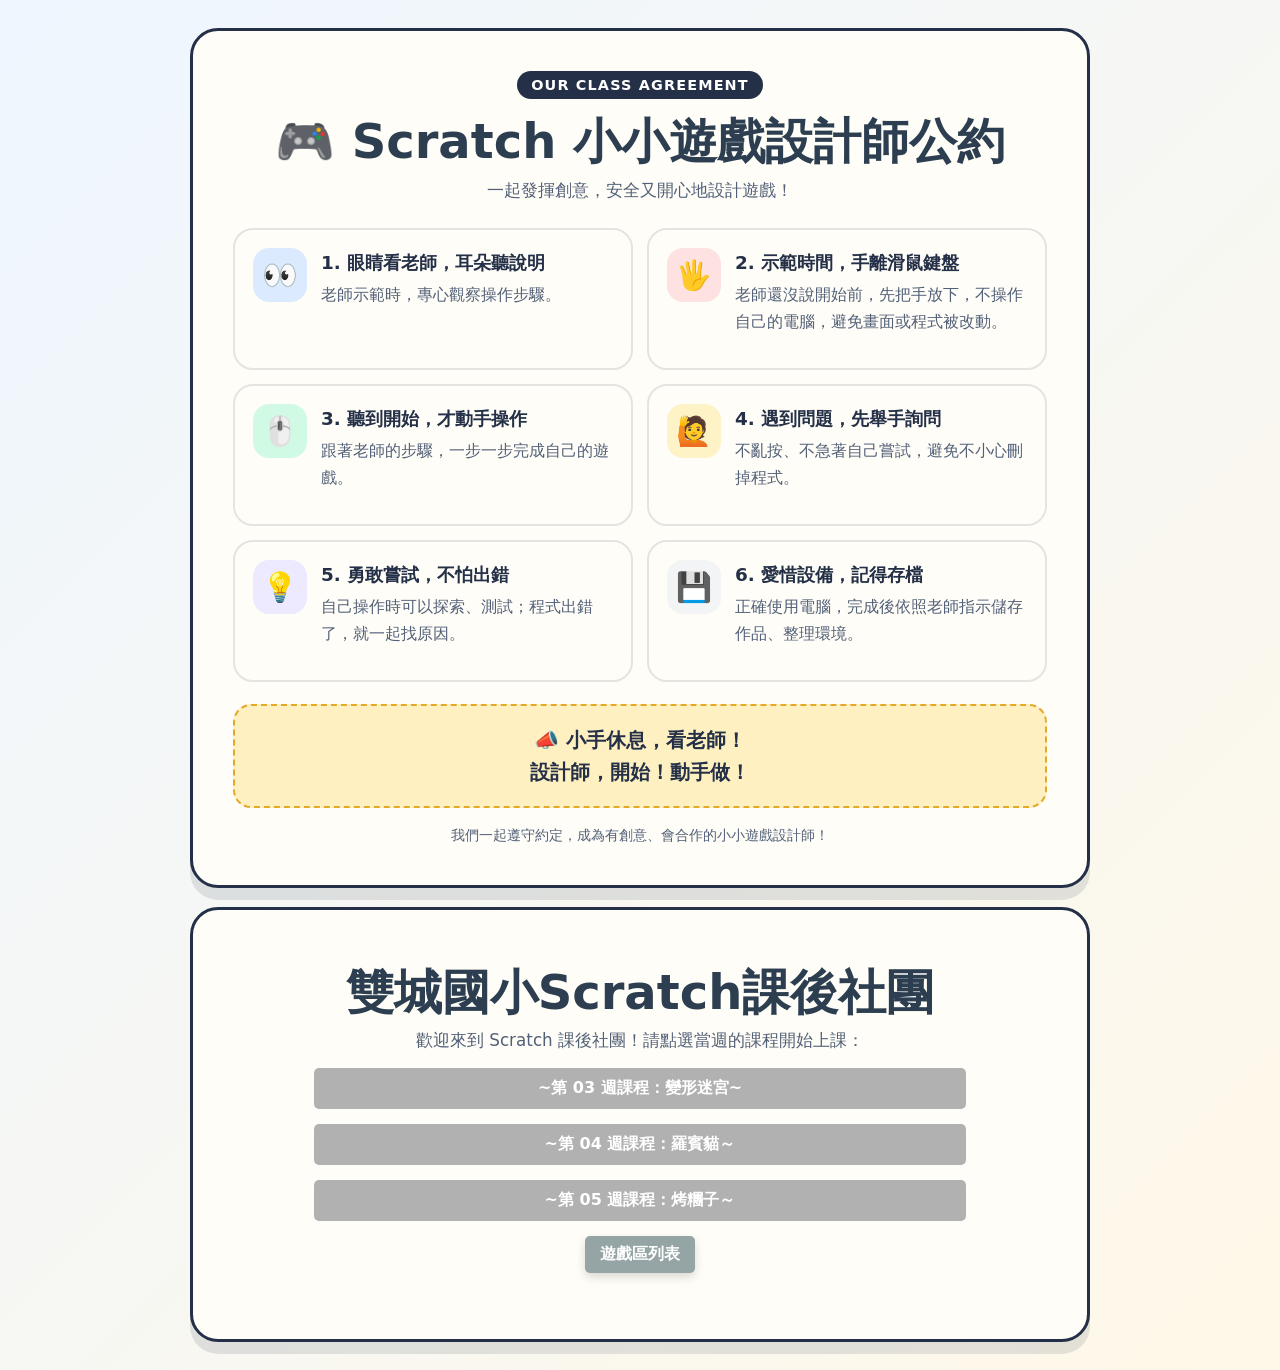
==== index.html @ 48045514 "加入下一課、把js跟css拆出來" ====
<!DOCTYPE html>
<html lang="zh-Hant">
<head>
  <meta charset="UTF-8">
  <meta name="viewport" content="width=device-width, initial-scale=1">
  <title>Scratch 小小遊戲設計師公約</title>
  <style>
    :root {
      --ink: #243047;
      --muted: #526078;
      --paper: #fffdf7;
      --blue: #dbeafe;
      --red: #fee2e2;
      --green: #d1fae5;
      --yellow: #fef3c7;
      --purple: #ede9fe;
      --gray: #f3f4f6;
    }
    * { box-sizing: border-box; }
    body {
      margin: 0;
      padding: 28px 16px;
      background: linear-gradient(135deg, #eef6ff, #fff8e8);
      color: var(--ink);
      font-family: "Noto Sans TC", "Microsoft JhengHei", system-ui, sans-serif;
    }
    .poster {
      max-width: 900px;
      margin: 0 auto;
      padding: clamp(20px, 4vw, 40px);
      background: var(--paper);
      border: 3px solid #243047;
      border-radius: 28px;
      box-shadow: 0 12px 0 rgba(36, 48, 71, .12);
    }
    header { text-align: center; margin-bottom: 26px; }
    .kicker {
      display: inline-block;
      padding: 6px 14px;
      border-radius: 999px;
      background: #243047;
      color: white;
      font-size: .9rem;
      font-weight: 800;
      letter-spacing: .08em;
    }
    h1 {
      margin: 14px 0 8px;
      font-size: clamp(1.8rem, 5vw, 3rem);
      line-height: 1.2;
    }
    .subtitle { margin: 0; color: var(--muted); font-size: 1.05rem; }
    .rules {
      display: grid;
      grid-template-columns: repeat(2, minmax(0, 1fr));
      gap: 14px;
    }
    .rule {
      display: flex;
      align-items: flex-start;
      gap: 14px;
      padding: 18px;
      border: 2px solid rgba(36, 48, 71, .12);
      border-radius: 20px;
      min-height: 142px;
    }
    .rule:nth-child(1) .emoji { background: var(--blue); }
    .rule:nth-child(2) .emoji { background: var(--red); }
    .rule:nth-child(3) .emoji { background: var(--green); }
    .rule:nth-child(4) .emoji { background: var(--yellow); }
    .rule:nth-child(5) .emoji { background: var(--purple); }
    .rule:nth-child(6) .emoji { background: var(--gray); }
    .emoji {
      flex: 0 0 54px;
      width: 54px;
      height: 54px;
      display: grid;
      place-items: center;
      border-radius: 16px;
      font-size: 1.8rem;
    }
    h2 { margin: 2px 0 7px; font-size: 1.15rem; line-height: 1.4; }
    .rule p { margin: 0; color: var(--muted); line-height: 1.65; }
    .chant {
      margin-top: 22px;
      padding: 18px;
      text-align: center;
      background: #fff0c2;
      border: 2px dashed #e3a927;
      border-radius: 18px;
      font-size: clamp(1rem, 2.8vw, 1.25rem);
      font-weight: 800;
      line-height: 1.6;
    }
    footer { margin-top: 18px; text-align: center; color: var(--muted); font-size: .9rem; }
    @media (max-width: 620px) {
      body { padding: 14px 10px; }
      .rules { grid-template-columns: 1fr; }
      .rule { min-height: 0; }
      .poster { border-radius: 20px; }
    }
    @media print {
      body { background: white; padding: 0; }
      .poster { max-width: none; border: 2px solid #243047; box-shadow: none; }
      .rule { break-inside: avoid; }
      @page { size: A4 portrait; margin: 10mm; }
    }
        h1 { color: #2c3e50; }
        .menu-list { list-style: none; padding: 0; }
        .menu-list li { margin: 15px 0; }
        .menu-list a { display: inline-block; 
          width: 80%; 
          padding: 10px; background-color: #b1b1b1;
          color: white; text-decoration: none; 
          border-radius: 5px; font-weight: bold; }
        .menu-list a:hover { background-color: #e3a927; }
        
        .other-list { list-style: none; padding: 0; }
        .other-list li { margin: 10px 0; }
        .other-list a { display: inline-block; width: 20%; padding: 5px; background-color: #0b0b0b; color: white; text-decoration: none; border-radius: 5px; font-weight: bold; }
        .other-list a:hover { background-color: #0a0a0a; }    
        /* 進入遊戲列按鈕樣式 */
        .enter-game-btn {
            padding: 8px 15px;
            font-size: 12pt;
            font-weight: bold;
            color: white;
            background-color: #95a5a6;
            border: none;
            border-radius: 5px;
            cursor: pointer;
            box-shadow: 0 4px 10px rgba(0,0,0,0.15);
            transition: background 0.2s, transform 0.1s;
        }
        .enter-game-btn:active { transform: scale(0.98); }
  </style>
</head>
<body>
  <main class="poster">
    <header>
      <span class="kicker">OUR CLASS AGREEMENT</span>
      <h1>🎮 Scratch 小小遊戲設計師公約</h1>
      <p class="subtitle">一起發揮創意，安全又開心地設計遊戲！</p>
    </header>

    <section class="rules" aria-label="課堂公約">
      <article class="rule">
        <div class="emoji" aria-hidden="true">👀</div>
        <div>
          <h2>1. 眼睛看老師，耳朵聽說明</h2>
          <p>老師示範時，專心觀察操作步驟。</p>
        </div>
      </article>

      <article class="rule">
        <div class="emoji" aria-hidden="true">🖐️</div>
        <div>
          <h2>2. 示範時間，手離滑鼠鍵盤</h2>
          <p>老師還沒說開始前，先把手放下，不操作自己的電腦，避免畫面或程式被改動。</p>
        </div>
      </article>

      <article class="rule">
        <div class="emoji" aria-hidden="true">🖱️</div>
        <div>
          <h2>3. 聽到開始，才動手操作</h2>
          <p>跟著老師的步驟，一步一步完成自己的遊戲。</p>
        </div>
      </article>

      <article class="rule">
        <div class="emoji" aria-hidden="true">🙋</div>
        <div>
          <h2>4. 遇到問題，先舉手詢問</h2>
          <p>不亂按、不急著自己嘗試，避免不小心刪掉程式。</p>
        </div>
      </article>

      <article class="rule">
        <div class="emoji" aria-hidden="true">💡</div>
        <div>
          <h2>5. 勇敢嘗試，不怕出錯</h2>
          <p>自己操作時可以探索、測試；程式出錯了，就一起找原因。</p>
        </div>
      </article>

      <article class="rule">
        <div class="emoji" aria-hidden="true">💾</div>
        <div>
          <h2>6. 愛惜設備，記得存檔</h2>
          <p>正確使用電腦，完成後依照老師指示儲存作品、整理環境。</p>
        </div>
      </article>
    </section>

    <div class="chant">📣 小手休息，看老師！<br>設計師，開始！動手做！</div>
    <footer>我們一起遵守約定，成為有創意、會合作的小小遊戲設計師！</footer>
  </main>
  <br>
  <main class="poster">
    <header>
      <h1>雙城國小Scratch課後社團</h1>
      <p class="subtitle">歡迎來到 Scratch 課後社團！請點選當週的課程開始上課：</p>

      <ul class="menu-list">
          <!--
          <li><a href="week1.html">第 01 週課程：認識 Scratch</a></li>
          <li><a href="week2.html">第 02 週課程：跳跳鳥</a></li>
      -->
          <li><a href="week3.html">~第 03 週課程：變形迷宮~</a></li>
          <li><a href="week4.html">~第 04 週課程：羅賓貓～</a></li>
          <li><a href="week5.html">~第 05 週課程：烤糰子～</a></li>
          <button class="enter-game-btn" onclick="checkPassword()">遊戲區列表</button>
          <!--<li><a href="week6.html">~第 06 週課程：瑪利歐～</a></li>-->

      <!--</ul>
      <ul class="other-list">
          <li><a href="">遊戲區列表</a></li>
          <a href="home.html">here</a>
      </ul>-->
    </header>
  </main>
  <script src="week.js"></script>
</body>
</html>
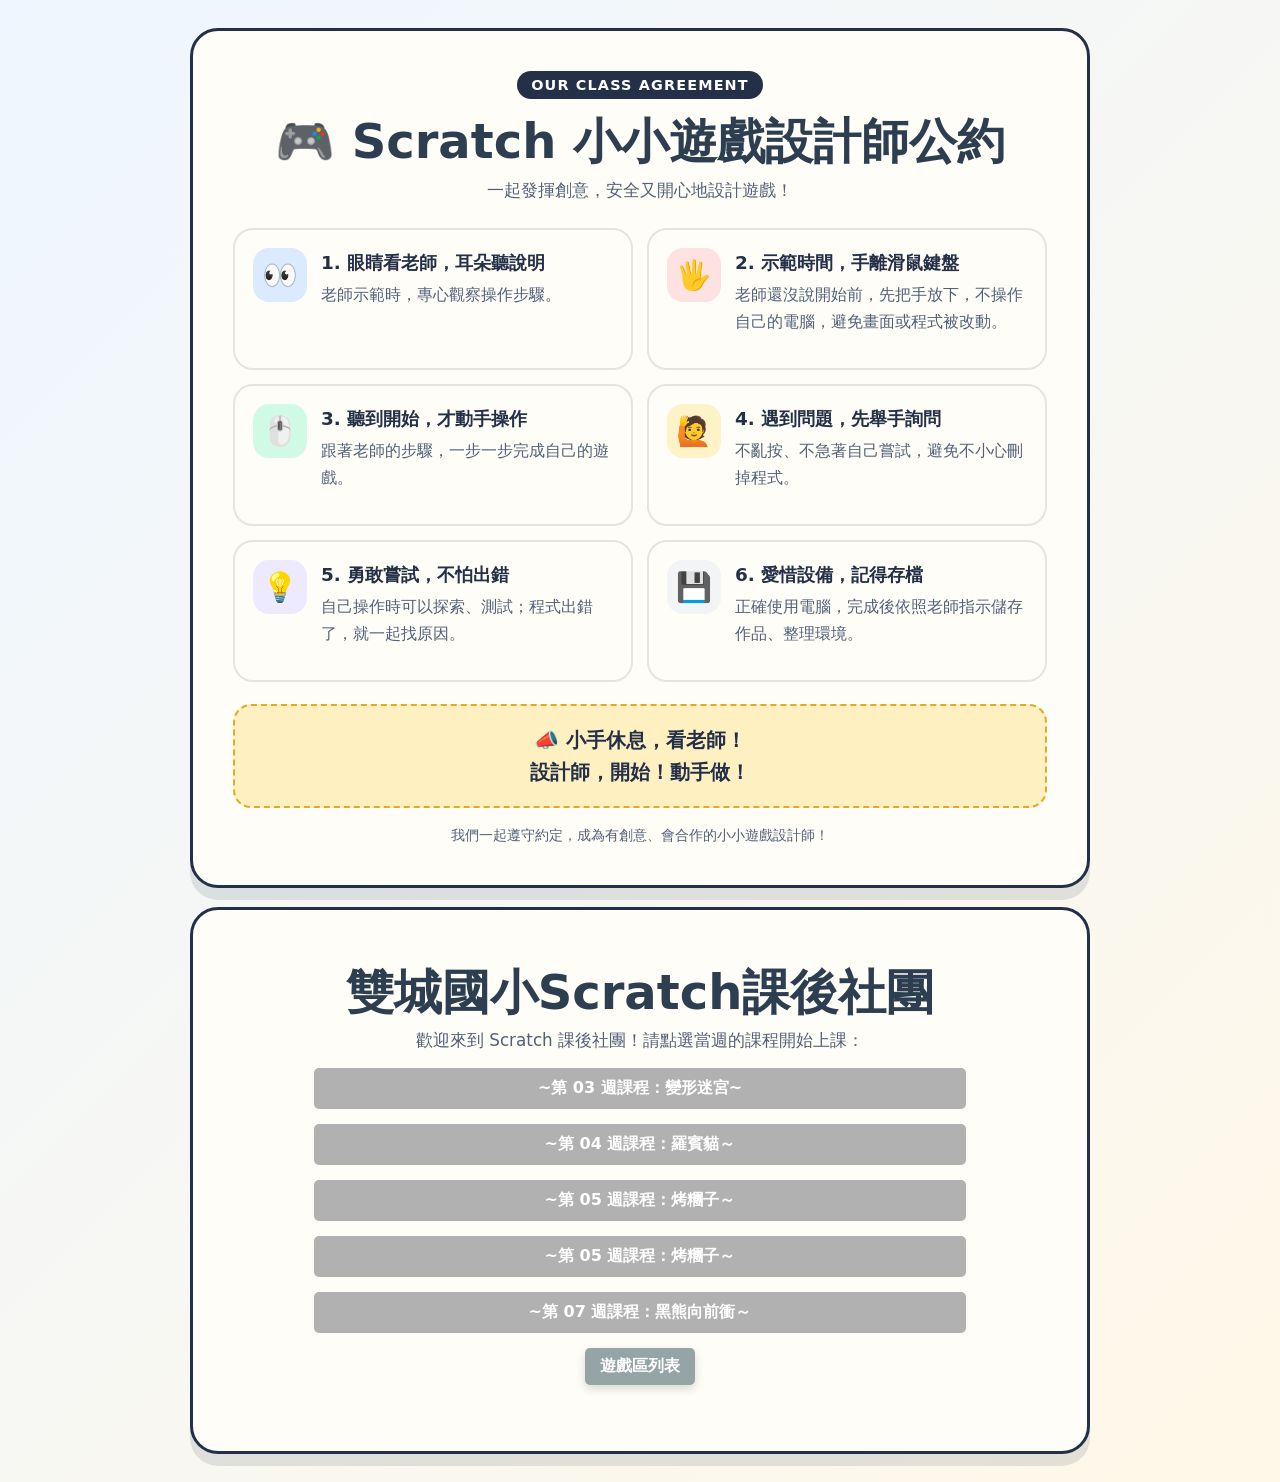
==== commit a8f7f507: "add week7" ====
--- a/index.html
+++ b/index.html
@@ -3,7 +3,10 @@
 <head>
   <meta charset="UTF-8">
   <meta name="viewport" content="width=device-width, initial-scale=1">
-  <title>Scratch 小小遊戲設計師公約</title>
+  <title>Scratch 小小遊戲設計師</title>
+  <meta name="description" content="這裡填寫簡短的網頁內容摘要，大約控制在75個中文字以內，並自然帶入主要關鍵字。" />
+  <!-- 關鍵字標籤（Meta Keywords）：現今各大搜尋引擎（如Google）已不再重用此標籤，但部分系統可備用 -->
+  <meta name="keywords" content="scratch遊戲, 免費遊戲區, 關鍵字3" />
   <style>
     :root {
       --ink: #243047;
@@ -210,6 +213,8 @@
           <li><a href="week3.html">~第 03 週課程：變形迷宮~</a></li>
           <li><a href="week4.html">~第 04 週課程：羅賓貓～</a></li>
           <li><a href="week5.html">~第 05 週課程：烤糰子～</a></li>
+          <li><a href="week6.html">~第 05 週課程：烤糰子～</a></li>
+          <li><a href="week7.html">~第 07 週課程：黑熊向前衝～</a></li>
           <button class="enter-game-btn" onclick="checkPassword()">遊戲區列表</button>
           <!--<li><a href="week6.html">~第 06 週課程：瑪利歐～</a></li>-->
 
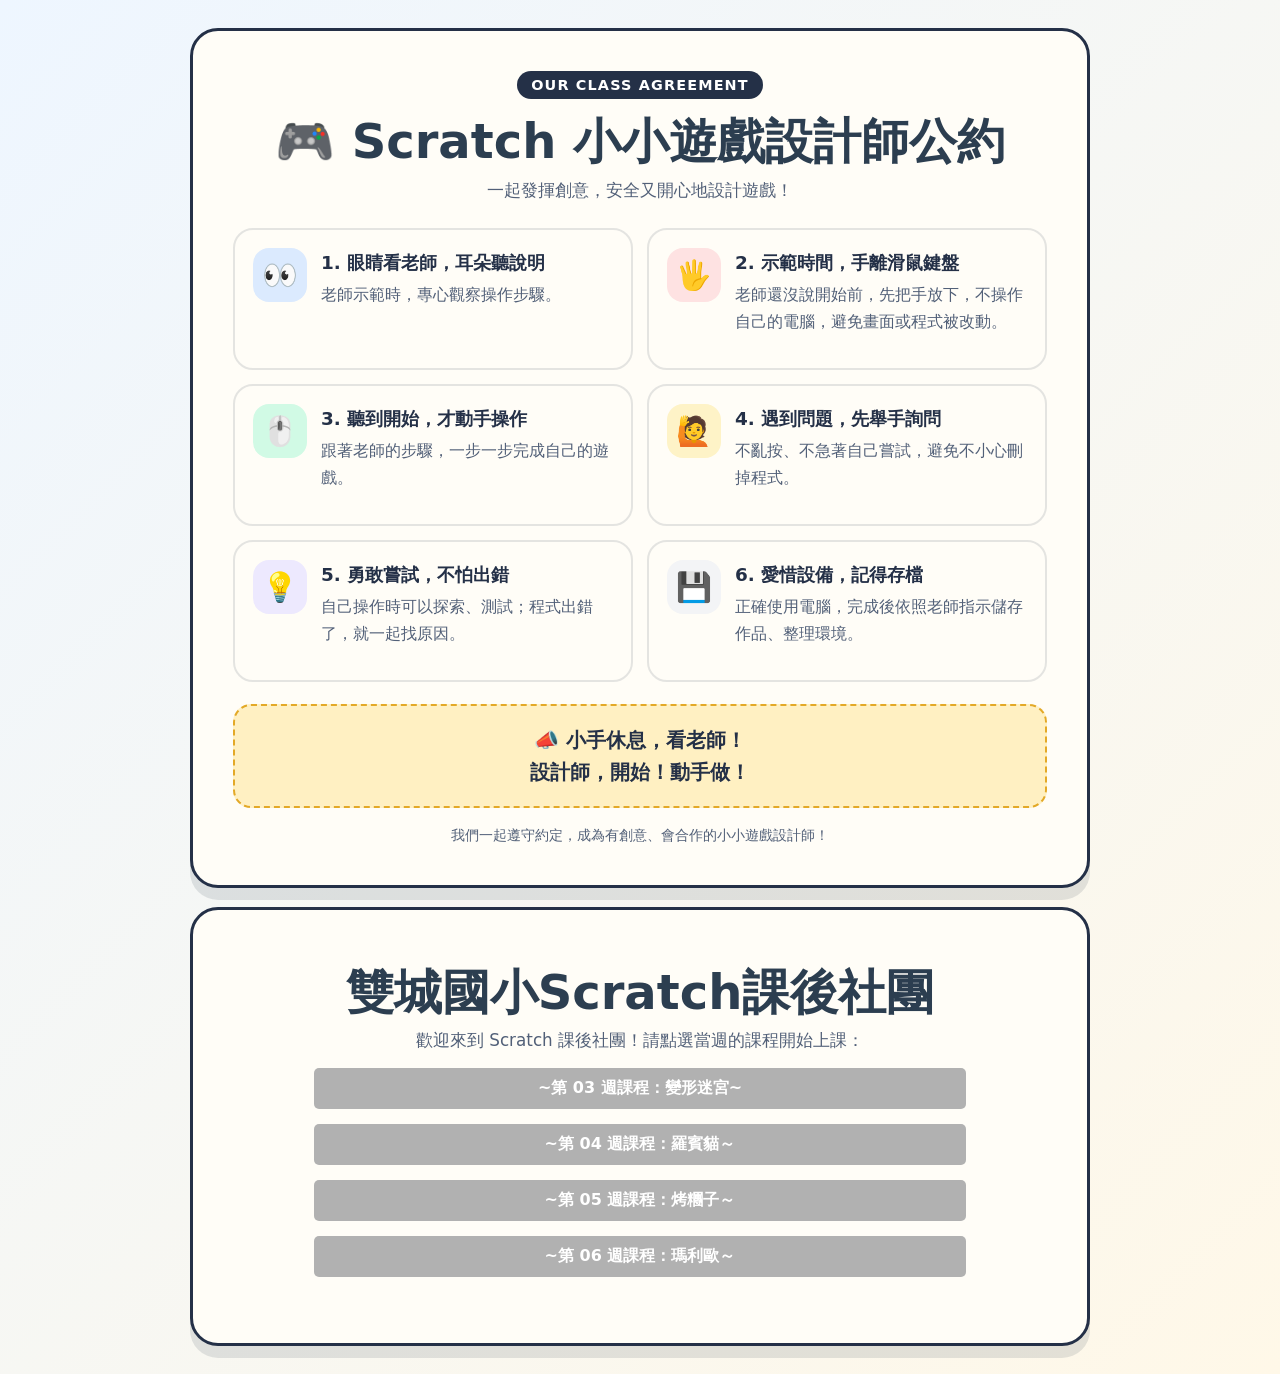
==== commit 014789fa: "課程更新" ====
--- a/index.html
+++ b/index.html
@@ -213,10 +213,10 @@
           <li><a href="week3.html">~第 03 週課程：變形迷宮~</a></li>
           <li><a href="week4.html">~第 04 週課程：羅賓貓～</a></li>
           <li><a href="week5.html">~第 05 週課程：烤糰子～</a></li>
-          <li><a href="week6.html">~第 05 週課程：烤糰子～</a></li>
-          <li><a href="week7.html">~第 07 週課程：黑熊向前衝～</a></li>
+          <li><a href="week6.html">~第 06 週課程：瑪利歐～</a></li>
+          <!--<li><a href="week7.html">~第 07 週課程：黑熊向前衝～</a></li>
           <button class="enter-game-btn" onclick="checkPassword()">遊戲區列表</button>
-          <!--<li><a href="week6.html">~第 06 週課程：瑪利歐～</a></li>-->
+          <li><a href="week6.html">~第 06 週課程：瑪利歐～</a></li>-->
 
       <!--</ul>
       <ul class="other-list">
@@ -225,6 +225,6 @@
       </ul>-->
     </header>
   </main>
-  <script src="week.js"></script>
+  <script src="js/week.js"></script>
 </body>
 </html>
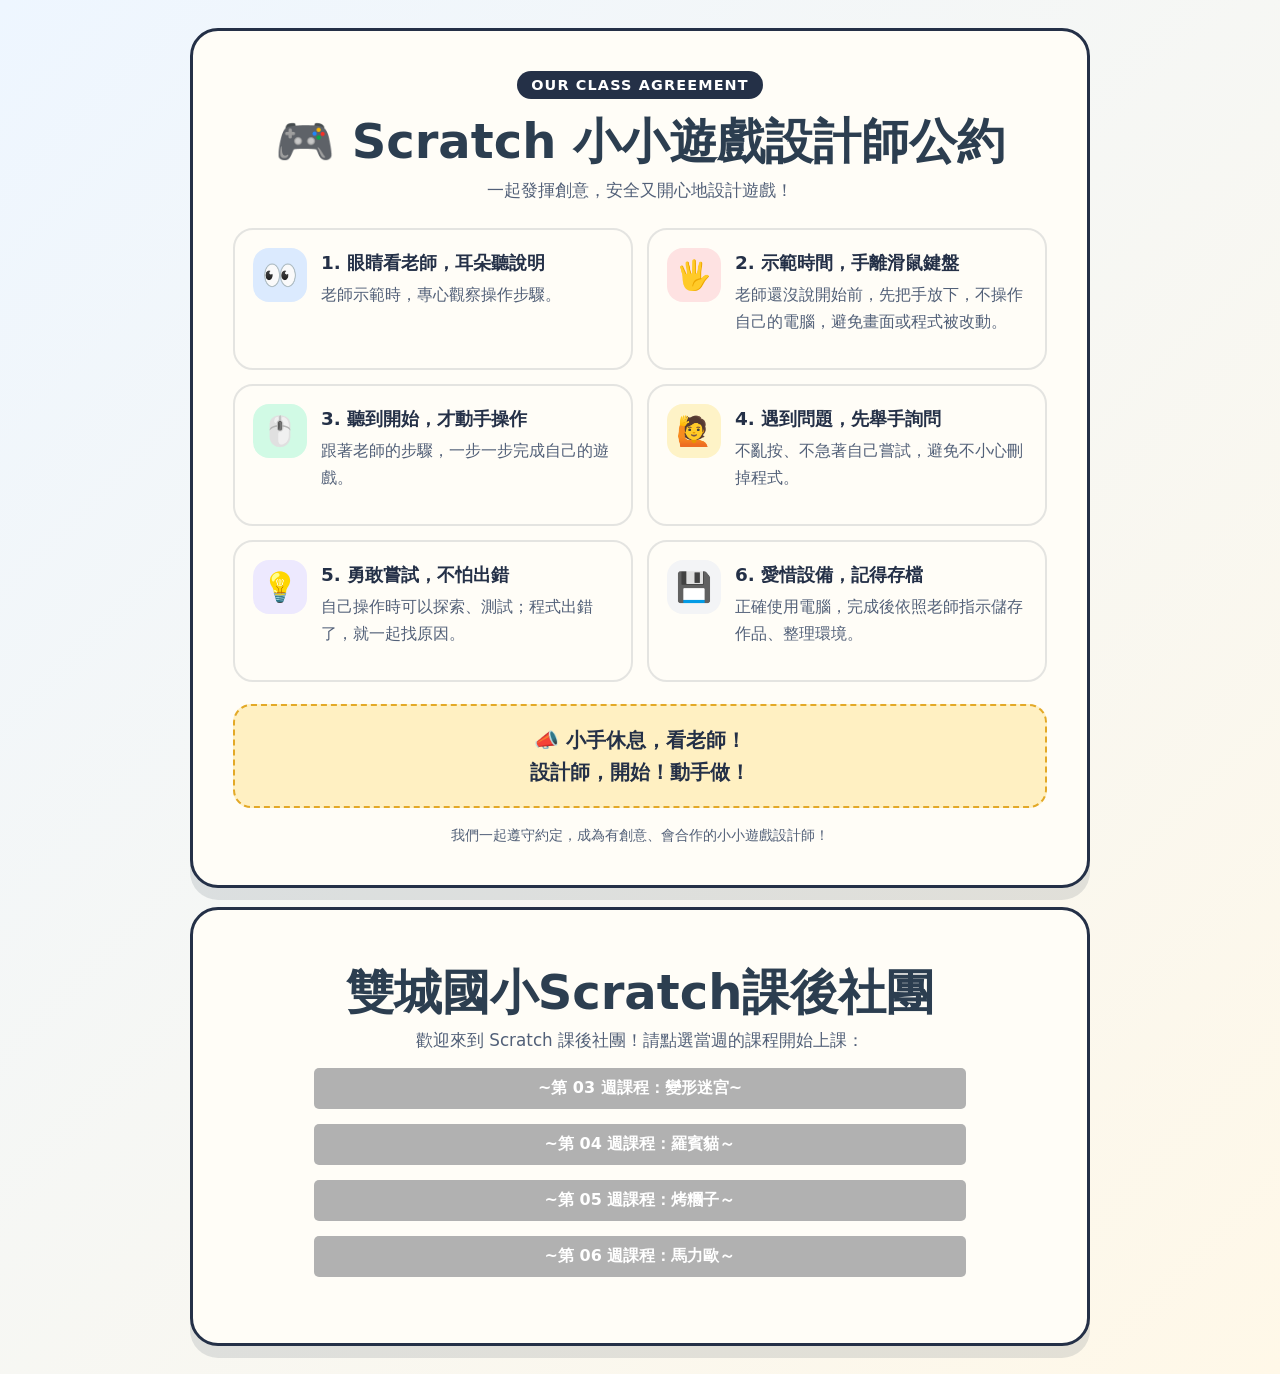
==== commit aa0fda0a: "調整文字、密碼" ====
--- a/index.html
+++ b/index.html
@@ -213,7 +213,7 @@
           <li><a href="week3.html">~第 03 週課程：變形迷宮~</a></li>
           <li><a href="week4.html">~第 04 週課程：羅賓貓～</a></li>
           <li><a href="week5.html">~第 05 週課程：烤糰子～</a></li>
-          <li><a href="week6.html">~第 06 週課程：瑪利歐～</a></li>
+          <li><a href="week6.html">~第 06 週課程：馬力歐～</a></li>
           <!--<li><a href="week7.html">~第 07 週課程：黑熊向前衝～</a></li>
           <button class="enter-game-btn" onclick="checkPassword()">遊戲區列表</button>
           <li><a href="week6.html">~第 06 週課程：瑪利歐～</a></li>-->
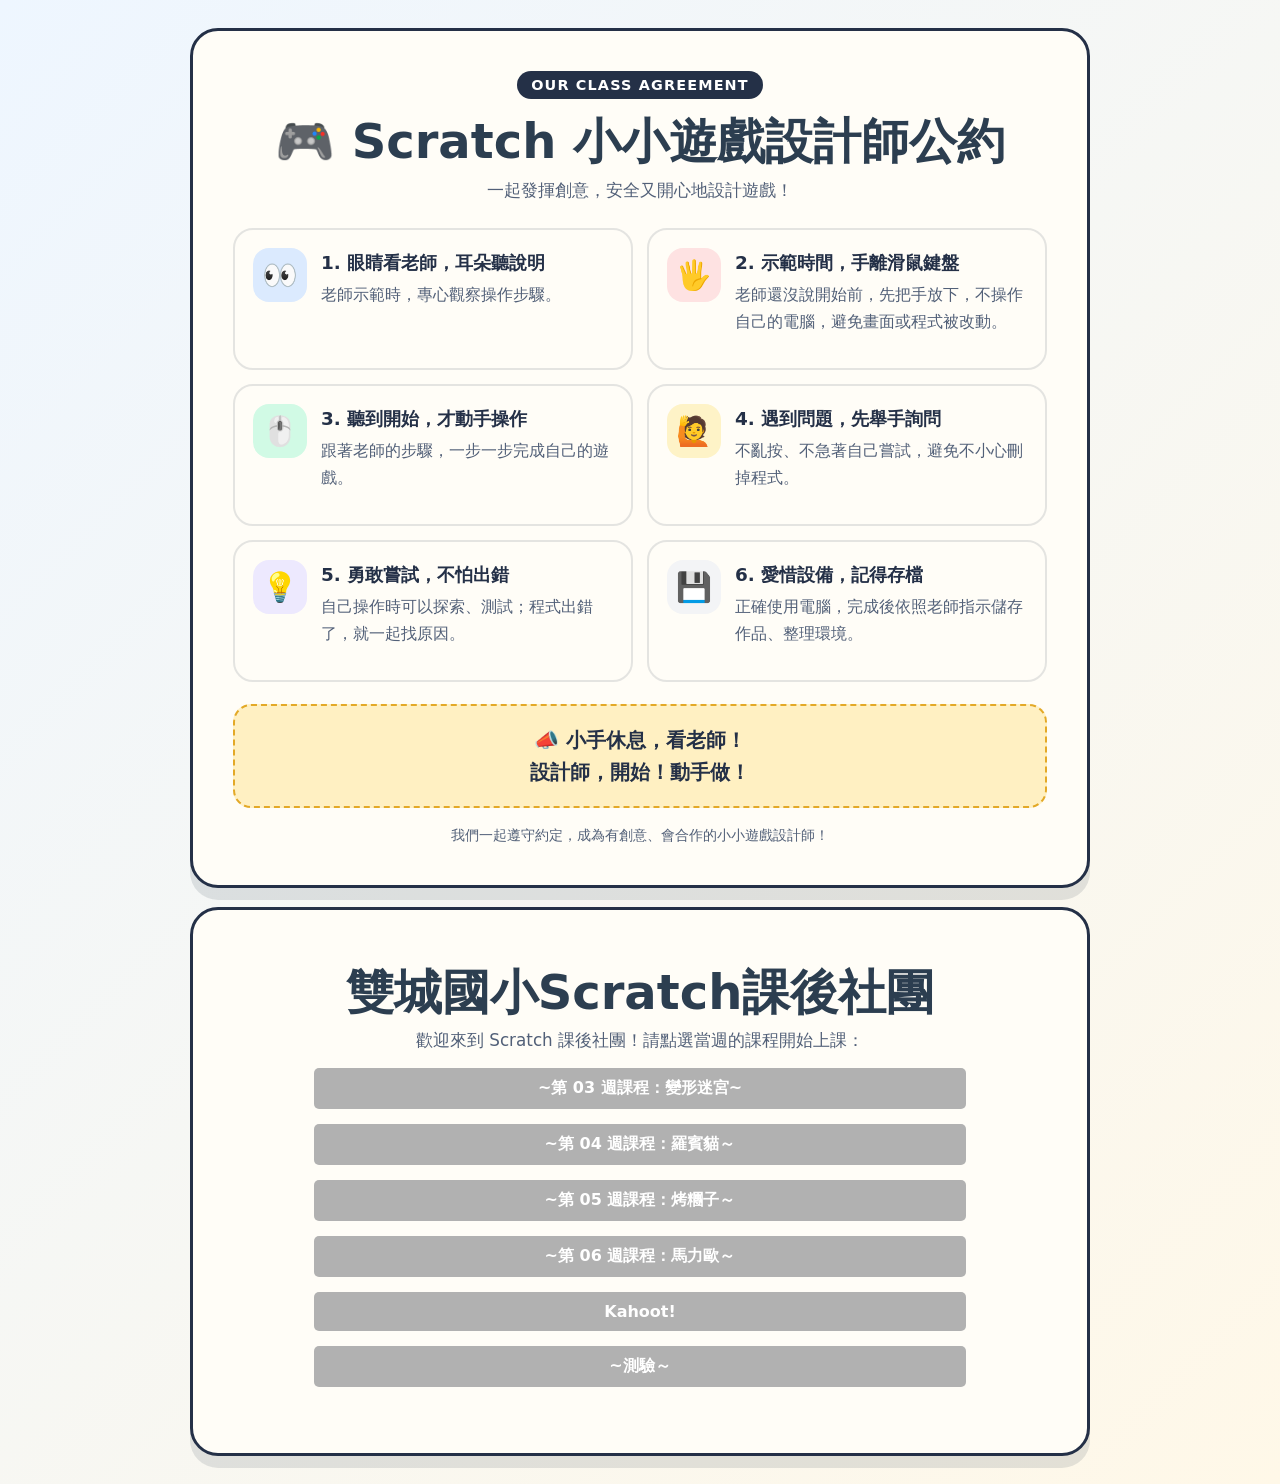
==== commit d73f4cb5: "Update index.html" ====
--- a/index.html
+++ b/index.html
@@ -214,6 +214,9 @@
           <li><a href="week4.html">~第 04 週課程：羅賓貓～</a></li>
           <li><a href="week5.html">~第 05 週課程：烤糰子～</a></li>
           <li><a href="week6.html">~第 06 週課程：馬力歐～</a></li>
+          <li><a href="https://kahoot.it/">Kahoot!</a></li>
+          <li><a href="https://coordinate-express-forest.jonathanccc.chatgpt.site/ ">~測驗～</a></li>
+        
           <!--<li><a href="week7.html">~第 07 週課程：黑熊向前衝～</a></li>
           <button class="enter-game-btn" onclick="checkPassword()">遊戲區列表</button>
           <li><a href="week6.html">~第 06 週課程：瑪利歐～</a></li>-->
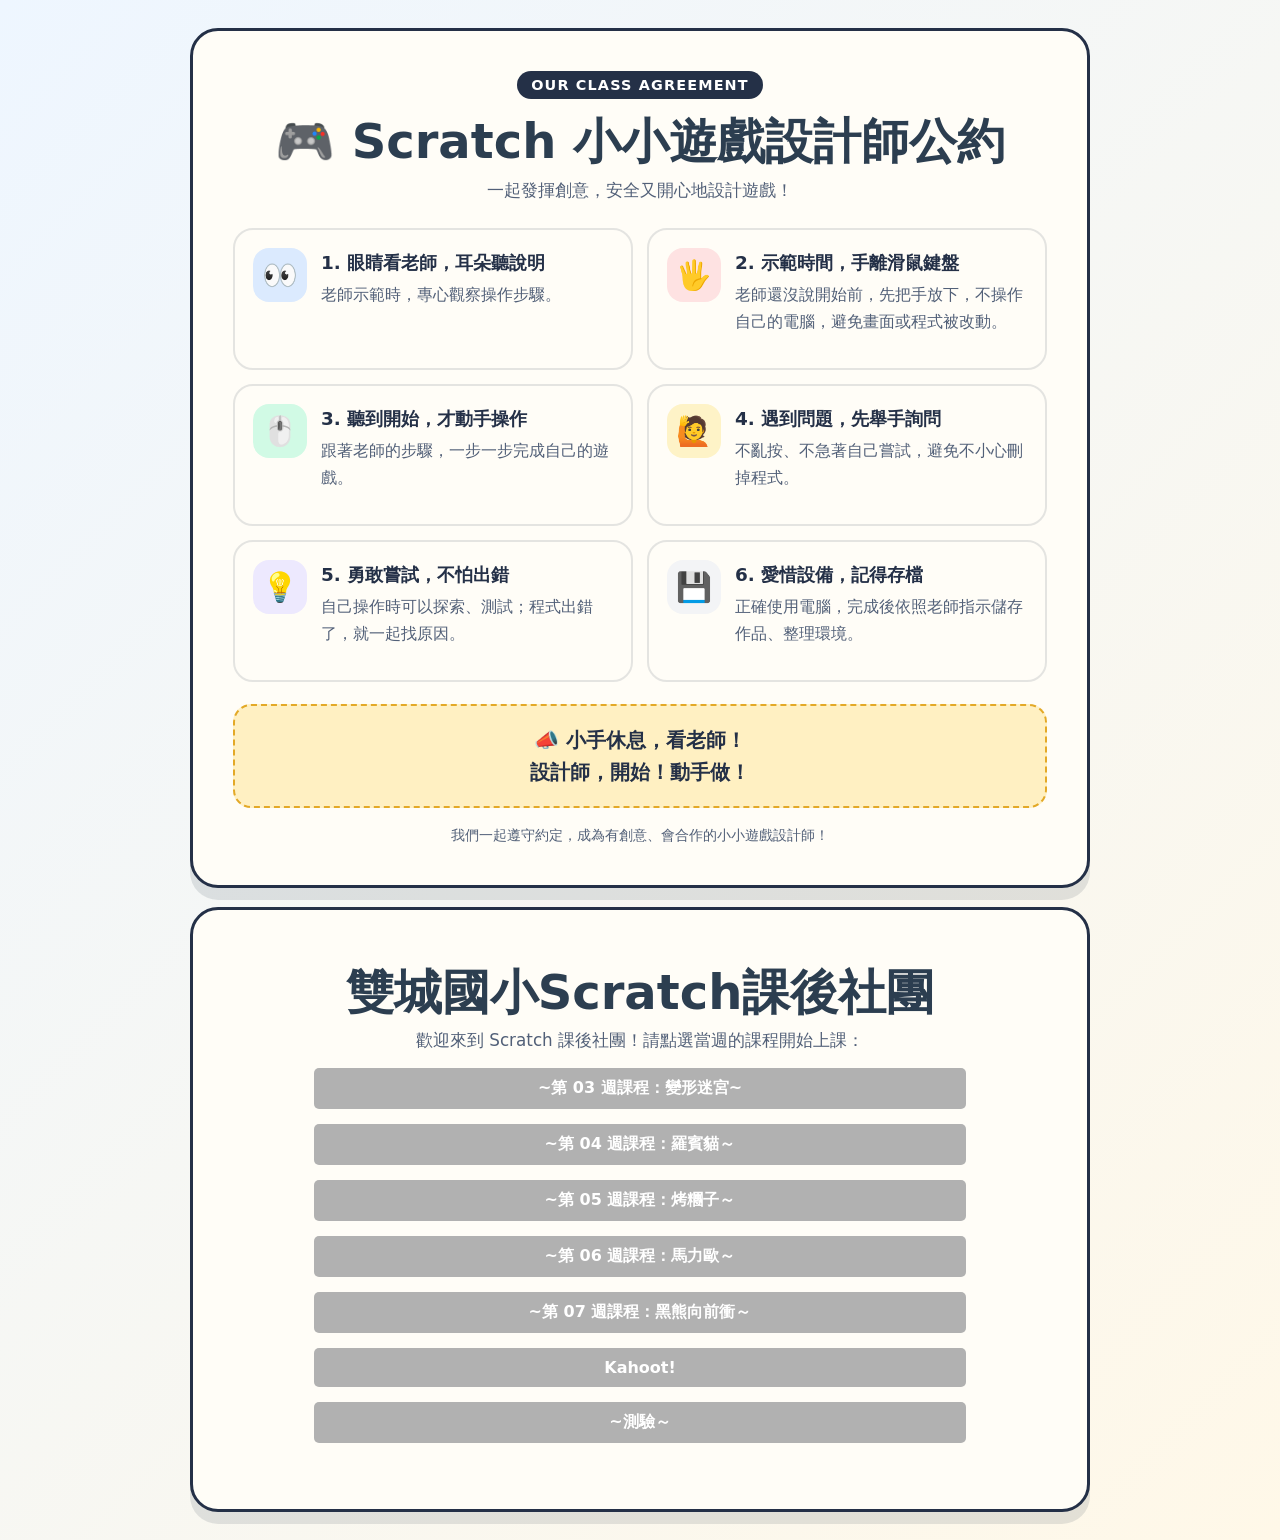
==== commit fa8d2728: "Update index.html" ====
--- a/index.html
+++ b/index.html
@@ -214,6 +214,7 @@
           <li><a href="week4.html">~第 04 週課程：羅賓貓～</a></li>
           <li><a href="week5.html">~第 05 週課程：烤糰子～</a></li>
           <li><a href="week6.html">~第 06 週課程：馬力歐～</a></li>
+          <li><a href="week7.html">~第 07 週課程：黑熊向前衝～</a></li>
           <li><a href="https://kahoot.it/">Kahoot!</a></li>
           <li><a href="https://coordinate-express-forest.jonathanccc.chatgpt.site/ ">~測驗～</a></li>
         
